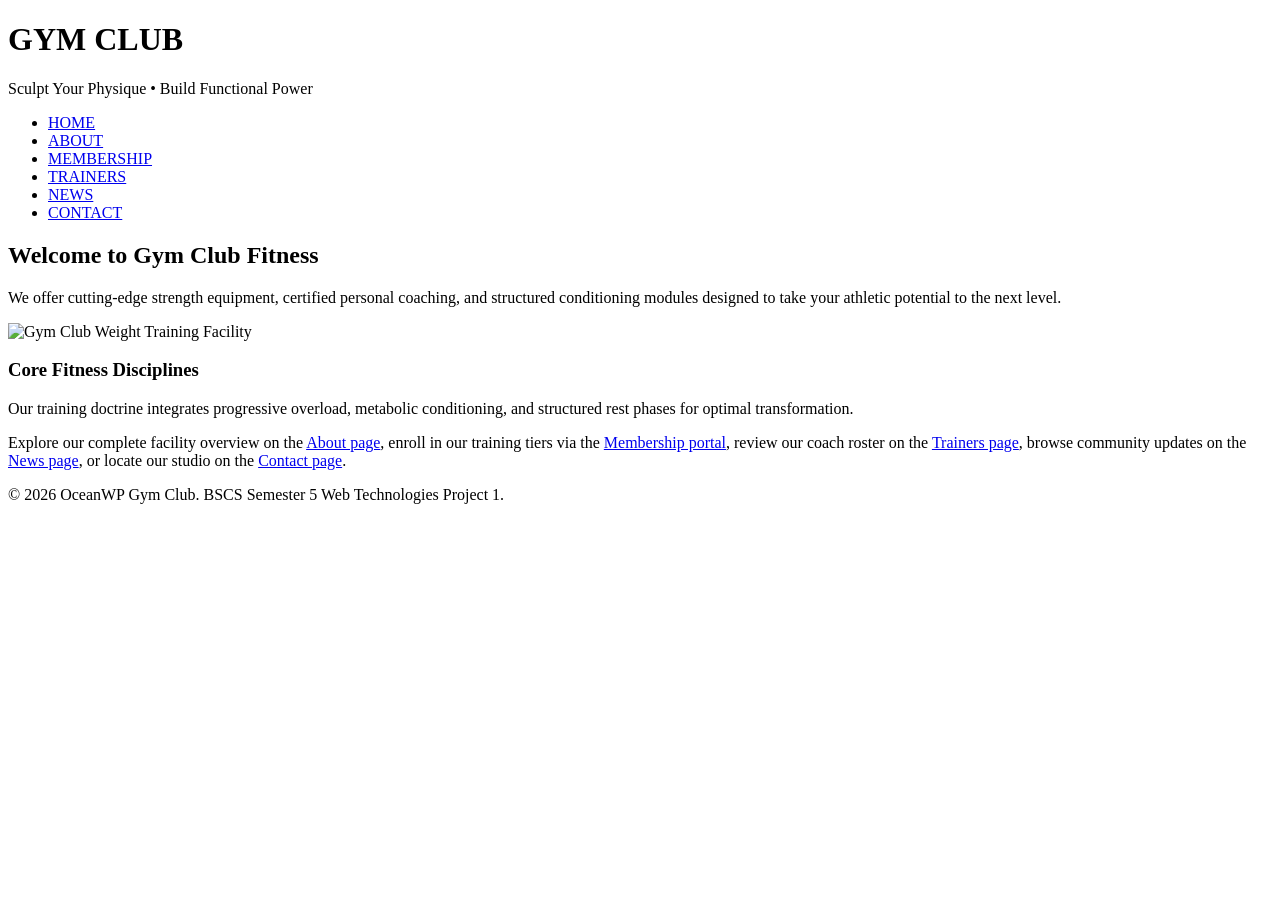
==== index.html @ 524f4238 "feat(home): add semantic structure and header navigation for index.html" ====
<!DOCTYPE html>
<html lang="en">
<head>
  <meta charset="UTF-8">
  <meta name="viewport" content="width=device-width, initial-scale=1.0">
  <title>OceanWP Gym Club | Home</title>
  <link rel="stylesheet" href="home.css">
</head>
<body>

  <header id="main-header">
    <div class="brand-bar">
      <h1 class="club-title">GYM CLUB</h1>
      <p class="club-motto">Sculpt Your Physique &bull; Build Functional Power</p>
    </div>
    <nav class="site-nav">
      <ul>
        <li><a href="index.html" class="active-nav">HOME</a></li>
        <li><a href="about.html">ABOUT</a></li>
        <li><a href="membership.html">MEMBERSHIP</a></li>
        <li><a href="trainers.html">TRAINERS</a></li>
        <li><a href="news.html">NEWS</a></li>
        <li><a href="contact.html">CONTACT</a></li>
      </ul>
    </nav>
  </header>

  <main id="content-wrapper">
    <section class="hero-showcase">
      <h2 class="hero-heading">Welcome to Gym Club Fitness</h2>
      <p class="hero-subtitle">
        We offer cutting-edge strength equipment, certified personal coaching, and structured conditioning modules designed to take your athletic potential to the next level.
      </p>
      <div class="hero-image-wrapper">
        <img src="https://images.unsplash.com/photo-1534438327276-14e5300c3a48?w=900&q=80" alt="Gym Club Weight Training Facility" class="banner-image">
      </div>
    </section>

    <section class="pillars-section">
      <h3 class="section-title">Core Fitness Disciplines</h3>
      <p class="highlight-text">
        Our training doctrine integrates <span class="accent-bold">progressive overload</span>, metabolic conditioning, and structured rest phases for optimal transformation.
      </p>
      <p class="body-description">
        Explore our complete facility overview on the <a href="about.html" class="inline-anchor">About page</a>, enroll in our training tiers via the <a href="membership.html" class="inline-anchor">Membership portal</a>, review our coach roster on the <a href="trainers.html" class="inline-anchor">Trainers page</a>, browse community updates on the <a href="news.html" class="inline-anchor">News page</a>, or locate our studio on the <a href="contact.html" class="inline-anchor">Contact page</a>.
      </p>
    </section>
  </main>

  <footer id="main-footer">
    <p>&copy; 2026 OceanWP Gym Club. BSCS Semester 5 Web Technologies Project 1.</p>
  </footer>

</body>
</html>
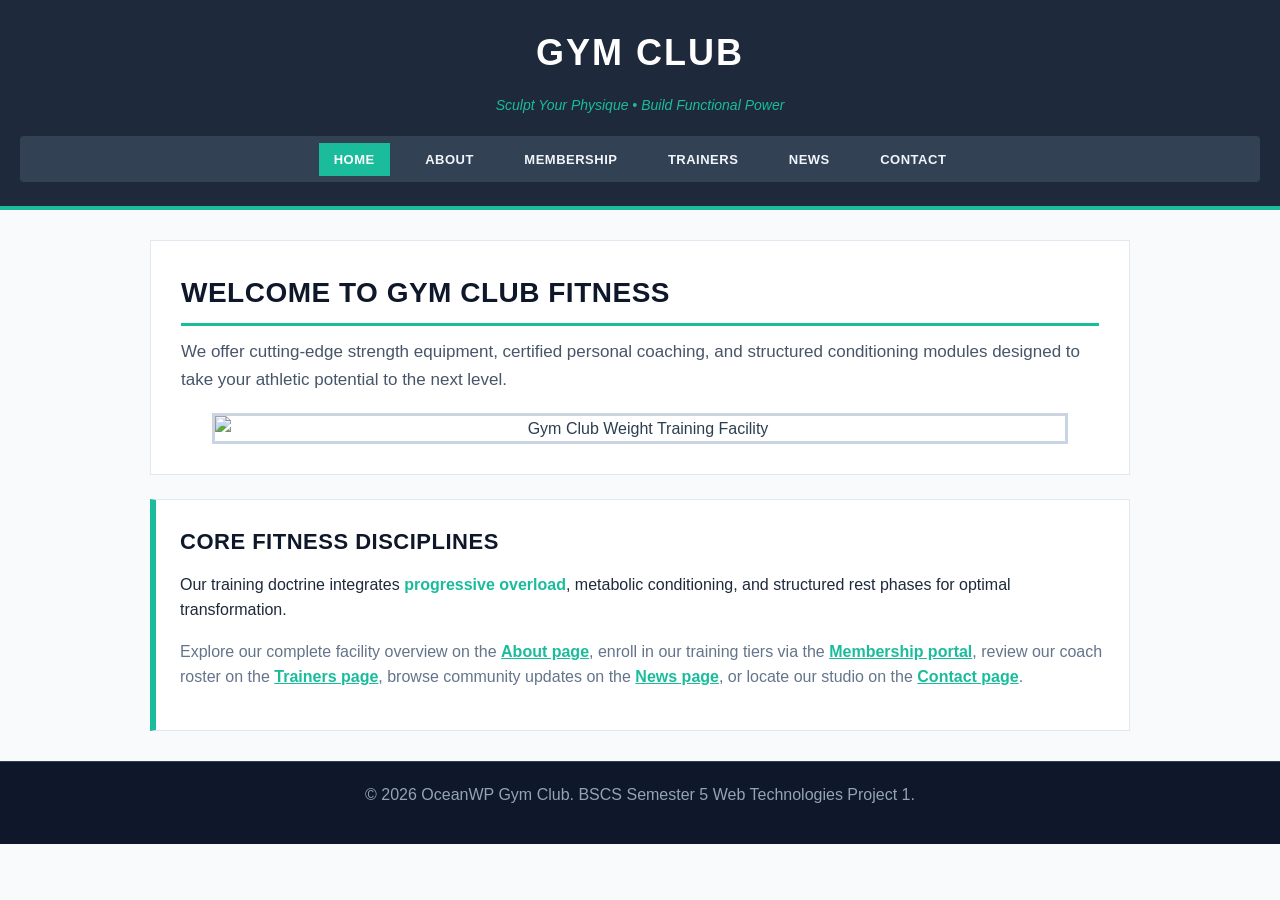
==== commit 8a3c18c2: "changed the css" ====
--- a/index.html
+++ b/index.html
@@ -1,11 +1,186 @@
 <!DOCTYPE html>
 <html lang="en">
+
 <head>
   <meta charset="UTF-8">
   <meta name="viewport" content="width=device-width, initial-scale=1.0">
   <title>OceanWP Gym Club | Home</title>
   <link rel="stylesheet" href="home.css">
+  <style>
+    /* Element Selectors & Global Typography */
+    body {
+      font-family: -apple-system, BlinkMacSystemFont, "Segoe UI", Roboto, "Helvetica Neue", Arial, sans-serif;
+      line-height: 1.6;
+      color: #2c3e50;
+      background-color: #f8fafc;
+      margin: 0;
+      padding: 0;
+    }
+
+    h1,
+    h2,
+    h3 {
+      font-family: Arial, Helvetica, sans-serif;
+      letter-spacing: 0.5px;
+      margin: 0 0 12px 0;
+    }
+
+    p {
+      margin: 0 0 16px 0;
+      font-size: 16px;
+    }
+
+    a {
+      text-decoration: none;
+      color: #1abc9c;
+    }
+
+    /* ID Selectors */
+    #main-header {
+      background-color: #1e293b;
+      color: #ffffff;
+      border-bottom: 4px solid #1abc9c;
+      padding: 24px 20px;
+      text-align: center;
+    }
+
+    #content-wrapper {
+      max-width: 980px;
+      margin: 30px auto;
+      padding: 0 20px;
+    }
+
+    #main-footer {
+      background-color: #0f172a;
+      color: #94a3b8;
+      text-align: center;
+      padding: 20px 0;
+      font-size: 14px;
+      border-top: 1px solid #334155;
+    }
+
+    /* Class Selectors */
+    .club-title {
+      font-size: 36px;
+      font-weight: 800;
+      letter-spacing: 2px;
+      color: #ffffff;
+    }
+
+    .club-motto {
+      font-style: italic;
+      font-size: 14px;
+      color: #1abc9c;
+      margin-top: 4px;
+    }
+
+    /* Home Navbar: Clean OceanWP Teal Accent */
+    .site-nav {
+      margin-top: 20px;
+      background-color: #334155;
+      padding: 10px 0;
+      border-radius: 4px;
+    }
+
+    .site-nav ul {
+      list-style-type: none;
+      margin: 0;
+      padding: 0;
+    }
+
+    .site-nav li {
+      display: inline-block;
+      margin: 0 8px;
+    }
+
+    .site-nav a {
+      color: #f1f5f9;
+      font-weight: 700;
+      font-size: 13px;
+      letter-spacing: 0.5px;
+      padding: 8px 14px;
+      border: 1px solid transparent;
+    }
+
+    .site-nav a:hover,
+    .site-nav a.active-nav {
+      border: 1px solid #1abc9c;
+      background-color: #1abc9c;
+      color: #ffffff;
+    }
+
+    /* Content Sections */
+    .hero-showcase {
+      background-color: #ffffff;
+      border: 1px solid #e2e8f0;
+      padding: 30px;
+      margin-bottom: 24px;
+    }
+
+    .hero-heading {
+      font-size: 28px;
+      color: #0f172a;
+      border-bottom: 3px solid #1abc9c;
+      padding-bottom: 8px;
+      text-transform: uppercase;
+    }
+
+    .hero-subtitle {
+      font-size: 17px;
+      color: #475569;
+    }
+
+    .hero-image-wrapper {
+      margin-top: 20px;
+      text-align: center;
+    }
+
+    .banner-image {
+      width: 100%;
+      max-width: 850px;
+      height: auto;
+      border: 3px solid #cbd5e1;
+      display: block;
+      margin: 0 auto;
+    }
+
+    .pillars-section {
+      background-color: #ffffff;
+      border-left: 6px solid #1abc9c;
+      padding: 24px;
+      border-top: 1px solid #e2e8f0;
+      border-right: 1px solid #e2e8f0;
+      border-bottom: 1px solid #e2e8f0;
+    }
+
+    .section-title {
+      font-size: 22px;
+      color: #0f172a;
+      text-transform: uppercase;
+    }
+
+    .highlight-text {
+      font-size: 16px;
+      color: #1e293b;
+    }
+
+    .accent-bold {
+      font-weight: bold;
+      color: #1abc9c;
+    }
+
+    .body-description {
+      color: #64748b;
+    }
+
+    .inline-anchor {
+      color: #1abc9c;
+      text-decoration: underline;
+      font-weight: 700;
+    }
+  </style>
 </head>
+
 <body>
 
   <header id="main-header">
@@ -29,20 +204,27 @@
     <section class="hero-showcase">
       <h2 class="hero-heading">Welcome to Gym Club Fitness</h2>
       <p class="hero-subtitle">
-        We offer cutting-edge strength equipment, certified personal coaching, and structured conditioning modules designed to take your athletic potential to the next level.
+        We offer cutting-edge strength equipment, certified personal coaching, and structured conditioning modules
+        designed to take your athletic potential to the next level.
       </p>
       <div class="hero-image-wrapper">
-        <img src="https://images.unsplash.com/photo-1534438327276-14e5300c3a48?w=900&q=80" alt="Gym Club Weight Training Facility" class="banner-image">
+        <img src="https://images.unsplash.com/photo-1534438327276-14e5300c3a48?w=900&q=80"
+          alt="Gym Club Weight Training Facility" class="banner-image">
       </div>
     </section>
 
     <section class="pillars-section">
       <h3 class="section-title">Core Fitness Disciplines</h3>
       <p class="highlight-text">
-        Our training doctrine integrates <span class="accent-bold">progressive overload</span>, metabolic conditioning, and structured rest phases for optimal transformation.
+        Our training doctrine integrates <span class="accent-bold">progressive overload</span>, metabolic conditioning,
+        and structured rest phases for optimal transformation.
       </p>
       <p class="body-description">
-        Explore our complete facility overview on the <a href="about.html" class="inline-anchor">About page</a>, enroll in our training tiers via the <a href="membership.html" class="inline-anchor">Membership portal</a>, review our coach roster on the <a href="trainers.html" class="inline-anchor">Trainers page</a>, browse community updates on the <a href="news.html" class="inline-anchor">News page</a>, or locate our studio on the <a href="contact.html" class="inline-anchor">Contact page</a>.
+        Explore our complete facility overview on the <a href="about.html" class="inline-anchor">About page</a>, enroll
+        in our training tiers via the <a href="membership.html" class="inline-anchor">Membership portal</a>, review our
+        coach roster on the <a href="trainers.html" class="inline-anchor">Trainers page</a>, browse community updates on
+        the <a href="news.html" class="inline-anchor">News page</a>, or locate our studio on the <a href="contact.html"
+          class="inline-anchor">Contact page</a>.
       </p>
     </section>
   </main>
@@ -52,4 +234,5 @@
   </footer>
 
 </body>
+
 </html>
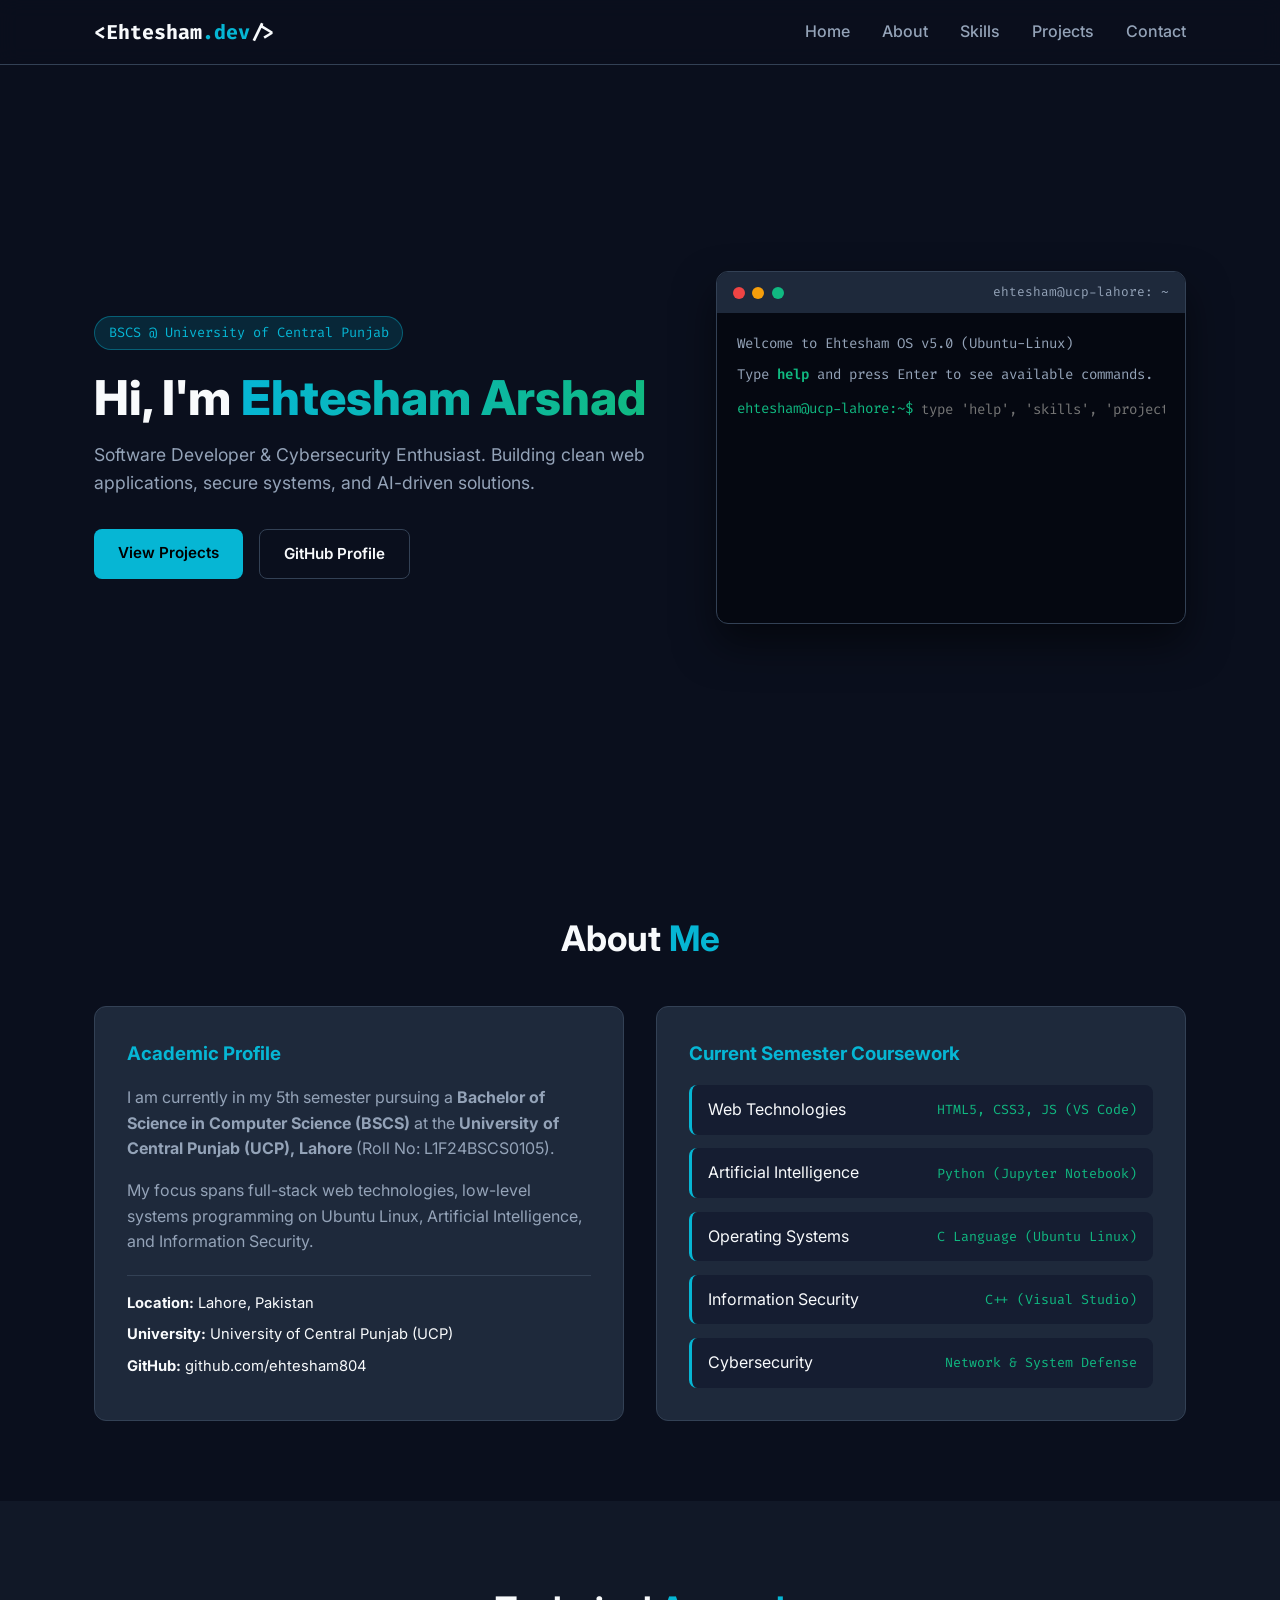
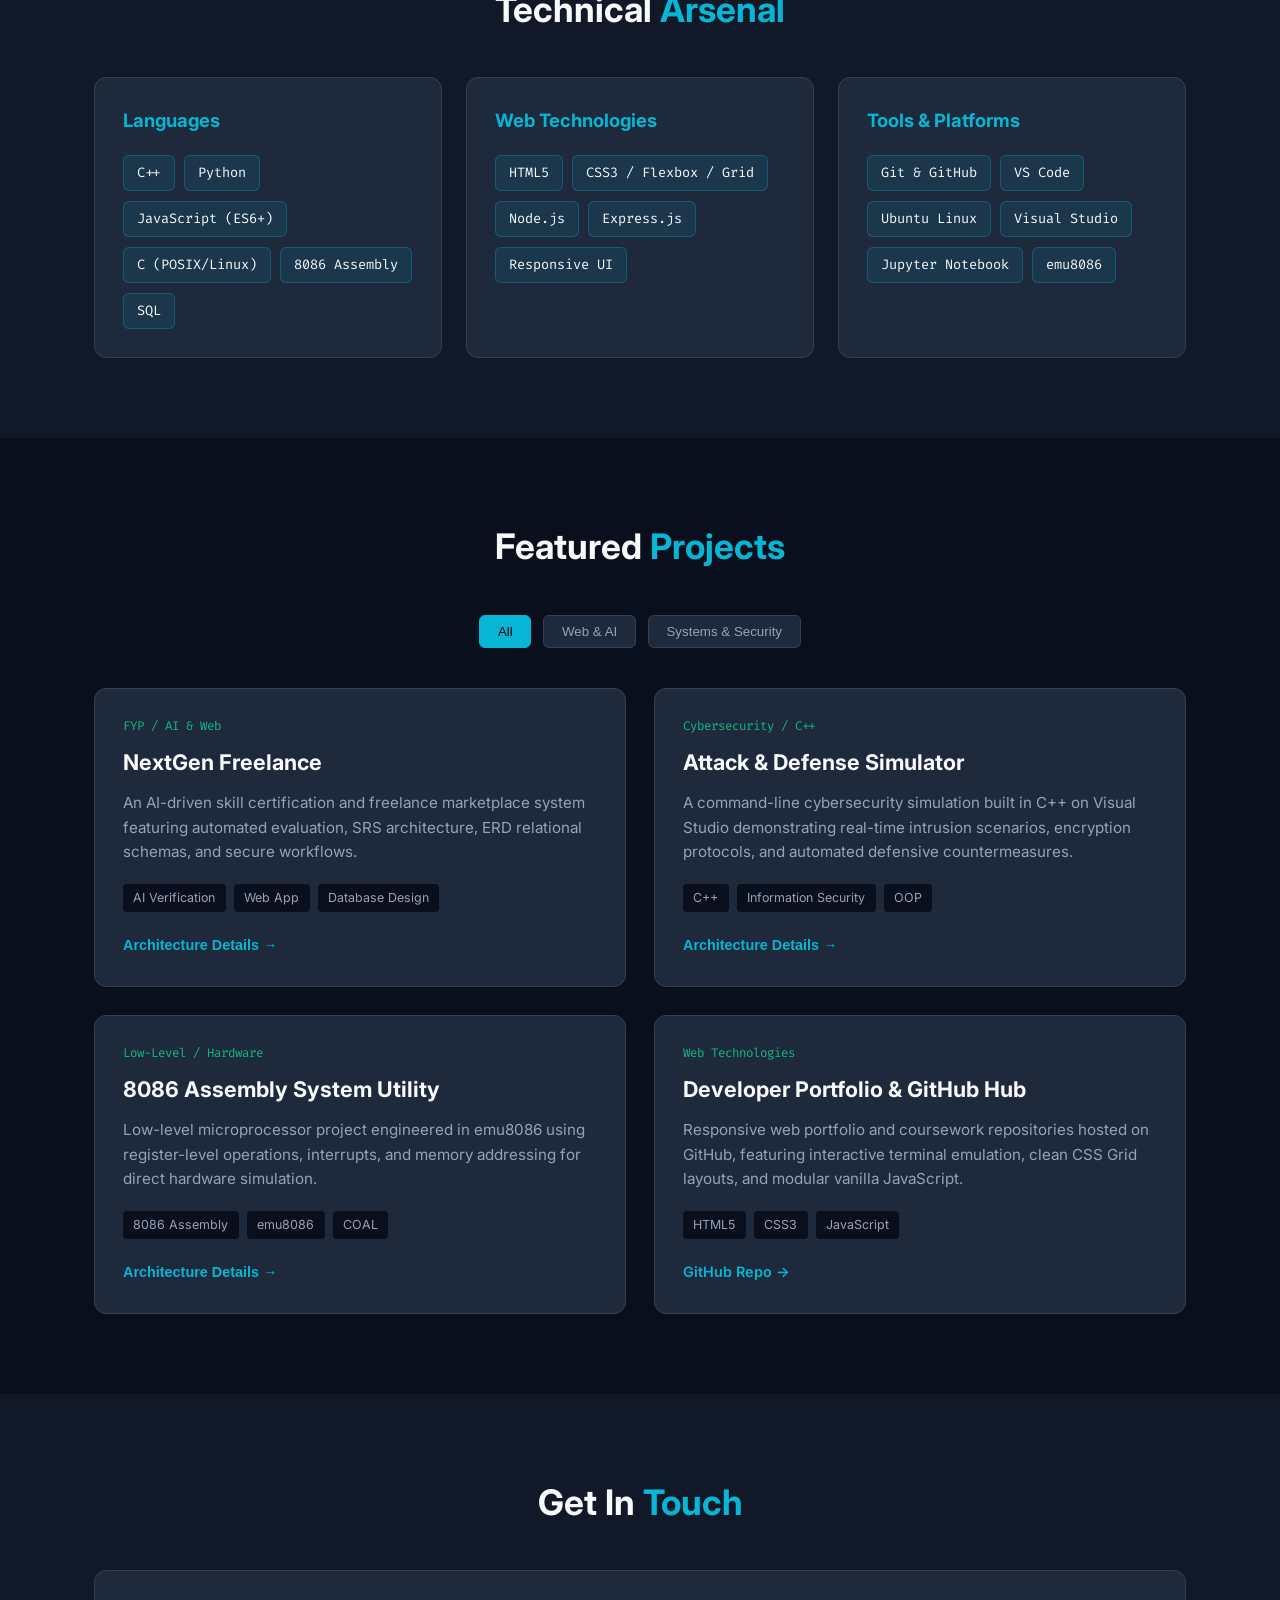
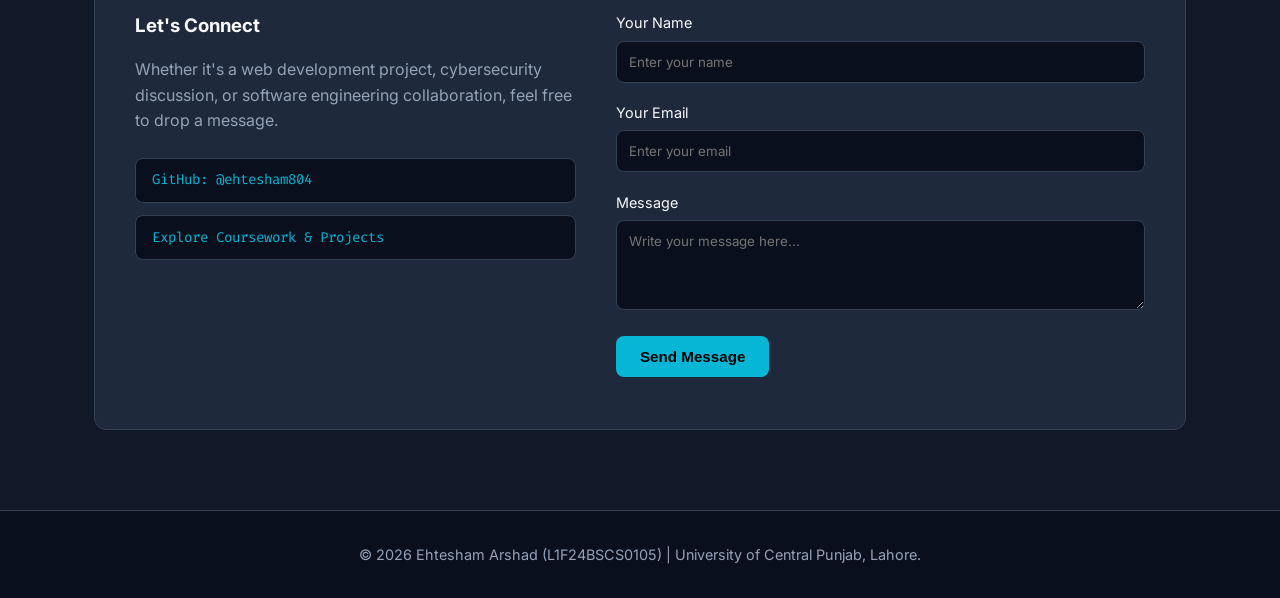
==== commit 0a67cc57: "Initial commit: Ehtesham portfolio website" ====
--- a/index.html
+++ b/index.html
@@ -1,238 +1,264 @@
 <!DOCTYPE html>
 <html lang="en">
-
 <head>
-  <meta charset="UTF-8">
-  <meta name="viewport" content="width=device-width, initial-scale=1.0">
-  <title>OceanWP Gym Club | Home</title>
-  <link rel="stylesheet" href="home.css">
-  <style>
-    /* Element Selectors & Global Typography */
-    body {
-      font-family: -apple-system, BlinkMacSystemFont, "Segoe UI", Roboto, "Helvetica Neue", Arial, sans-serif;
-      line-height: 1.6;
-      color: #2c3e50;
-      background-color: #f8fafc;
-      margin: 0;
-      padding: 0;
-    }
-
-    h1,
-    h2,
-    h3 {
-      font-family: Arial, Helvetica, sans-serif;
-      letter-spacing: 0.5px;
-      margin: 0 0 12px 0;
-    }
-
-    p {
-      margin: 0 0 16px 0;
-      font-size: 16px;
-    }
-
-    a {
-      text-decoration: none;
-      color: #1abc9c;
-    }
-
-    /* ID Selectors */
-    #main-header {
-      background-color: #1e293b;
-      color: #ffffff;
-      border-bottom: 4px solid #1abc9c;
-      padding: 24px 20px;
-      text-align: center;
-    }
-
-    #content-wrapper {
-      max-width: 980px;
-      margin: 30px auto;
-      padding: 0 20px;
-    }
-
-    #main-footer {
-      background-color: #0f172a;
-      color: #94a3b8;
-      text-align: center;
-      padding: 20px 0;
-      font-size: 14px;
-      border-top: 1px solid #334155;
-    }
-
-    /* Class Selectors */
-    .club-title {
-      font-size: 36px;
-      font-weight: 800;
-      letter-spacing: 2px;
-      color: #ffffff;
-    }
-
-    .club-motto {
-      font-style: italic;
-      font-size: 14px;
-      color: #1abc9c;
-      margin-top: 4px;
-    }
-
-    /* Home Navbar: Clean OceanWP Teal Accent */
-    .site-nav {
-      margin-top: 20px;
-      background-color: #334155;
-      padding: 10px 0;
-      border-radius: 4px;
-    }
-
-    .site-nav ul {
-      list-style-type: none;
-      margin: 0;
-      padding: 0;
-    }
-
-    .site-nav li {
-      display: inline-block;
-      margin: 0 8px;
-    }
-
-    .site-nav a {
-      color: #f1f5f9;
-      font-weight: 700;
-      font-size: 13px;
-      letter-spacing: 0.5px;
-      padding: 8px 14px;
-      border: 1px solid transparent;
-    }
-
-    .site-nav a:hover,
-    .site-nav a.active-nav {
-      border: 1px solid #1abc9c;
-      background-color: #1abc9c;
-      color: #ffffff;
-    }
-
-    /* Content Sections */
-    .hero-showcase {
-      background-color: #ffffff;
-      border: 1px solid #e2e8f0;
-      padding: 30px;
-      margin-bottom: 24px;
-    }
-
-    .hero-heading {
-      font-size: 28px;
-      color: #0f172a;
-      border-bottom: 3px solid #1abc9c;
-      padding-bottom: 8px;
-      text-transform: uppercase;
-    }
-
-    .hero-subtitle {
-      font-size: 17px;
-      color: #475569;
-    }
-
-    .hero-image-wrapper {
-      margin-top: 20px;
-      text-align: center;
-    }
-
-    .banner-image {
-      width: 100%;
-      max-width: 850px;
-      height: auto;
-      border: 3px solid #cbd5e1;
-      display: block;
-      margin: 0 auto;
-    }
-
-    .pillars-section {
-      background-color: #ffffff;
-      border-left: 6px solid #1abc9c;
-      padding: 24px;
-      border-top: 1px solid #e2e8f0;
-      border-right: 1px solid #e2e8f0;
-      border-bottom: 1px solid #e2e8f0;
-    }
-
-    .section-title {
-      font-size: 22px;
-      color: #0f172a;
-      text-transform: uppercase;
-    }
-
-    .highlight-text {
-      font-size: 16px;
-      color: #1e293b;
-    }
-
-    .accent-bold {
-      font-weight: bold;
-      color: #1abc9c;
-    }
-
-    .body-description {
-      color: #64748b;
-    }
-
-    .inline-anchor {
-      color: #1abc9c;
-      text-decoration: underline;
-      font-weight: 700;
-    }
-  </style>
+    <meta charset="UTF-8">
+    <meta name="viewport" content="width=device-width, initial-scale=1.0">
+    <title>Ehtesham Arshad | CS Student & Developer Portfolio</title>
+    <link rel="stylesheet" href="style.css">
+    <link rel="preconnect" href="https://fonts.googleapis.com">
+    <link rel="preconnect" href="https://fonts.gstatic.com" crossorigin>
+    <link href="https://fonts.googleapis.com/css2?family=Fira+Code:wght@400;500;600&family=Inter:wght@300;400;600;700;800&display=swap" rel="stylesheet">
 </head>
-
 <body>
-
-  <header id="main-header">
-    <div class="brand-bar">
-      <h1 class="club-title">GYM CLUB</h1>
-      <p class="club-motto">Sculpt Your Physique &bull; Build Functional Power</p>
+    <!-- Navigation -->
+    <header class="navbar">
+        <div class="container nav-container">
+            <a href="#home" class="logo">&lt;Ehtesham<span>.dev</span>/&gt;</a>
+            <nav>
+                <ul class="nav-links" id="navLinks">
+                    <li><a href="#home">Home</a></li>
+                    <li><a href="#about">About</a></li>
+                    <li><a href="#skills">Skills</a></li>
+                    <li><a href="#projects">Projects</a></li>
+                    <li><a href="#contact">Contact</a></li>
+                </ul>
+            </nav>
+            <button class="menu-toggle" id="menuToggle" aria-label="Toggle Menu">&#9776;</button>
+        </div>
+    </header>
+
+    <!-- Hero Section -->
+    <section id="home" class="hero">
+        <div class="container hero-grid">
+            <div class="hero-text">
+                <div class="badge">BSCS @ University of Central Punjab</div>
+                <h1>Hi, I'm <span class="gradient-text">Ehtesham Arshad</span></h1>
+                <p class="subtitle">Software Developer & Cybersecurity Enthusiast. Building clean web applications, secure systems, and AI-driven solutions.</p>
+                <div class="hero-btns">
+                    <a href="#projects" class="btn btn-primary">View Projects</a>
+                    <a href="https://github.com/ehtesham804" target="_blank" class="btn btn-outline">GitHub Profile</a>
+                </div>
+            </div>
+
+            <!-- Interactive Ubuntu Terminal -->
+            <div class="terminal-window">
+                <div class="terminal-header">
+                    <div class="terminal-buttons">
+                        <span class="dot red"></span>
+                        <span class="dot yellow"></span>
+                        <span class="dot green"></span>
+                    </div>
+                    <div class="terminal-title">ehtesham@ucp-lahore: ~</div>
+                </div>
+                <div class="terminal-body" id="terminalBody">
+                    <div class="terminal-output" id="terminalOutput">
+                        <p class="sys-msg">Welcome to Ehtesham OS v5.0 (Ubuntu-Linux)</p>
+                        <p class="sys-msg">Type <span class="cmd-highlight">help</span> and press Enter to see available commands.</p>
+                    </div>
+                    <div class="terminal-input-line">
+                        <span class="prompt">ehtesham@ucp-lahore:~$</span>
+                        <input type="text" id="terminalInput" placeholder="type 'help', 'skills', 'projects'..." autocomplete="off" autofocus>
+                    </div>
+                </div>
+            </div>
+        </div>
+    </section>
+
+    <!-- About & Academic Section -->
+    <section id="about" class="section">
+        <div class="container">
+            <h2 class="section-title">About <span>Me</span></h2>
+            <div class="about-grid">
+                <div class="about-card">
+                    <h3>Academic Profile</h3>
+                    <p>I am currently in my 5th semester pursuing a <strong>Bachelor of Science in Computer Science (BSCS)</strong> at the <strong>University of Central Punjab (UCP), Lahore</strong> (Roll No: L1F24BSCS0105).</p>
+                    <p>My focus spans full-stack web technologies, low-level systems programming on Ubuntu Linux, Artificial Intelligence, and Information Security.</p>
+                    <div class="info-list">
+                        <div><strong>Location:</strong> Lahore, Pakistan</div>
+                        <div><strong>University:</strong> University of Central Punjab (UCP)</div>
+                        <div><strong>GitHub:</strong> github.com/ehtesham804</div>
+                    </div>
+                </div>
+                <div class="about-card">
+                    <h3>Current Semester Coursework</h3>
+                    <ul class="course-list">
+                        <li><span>Web Technologies</span> <small>HTML5, CSS3, JS (VS Code)</small></li>
+                        <li><span>Artificial Intelligence</span> <small>Python (Jupyter Notebook)</small></li>
+                        <li><span>Operating Systems</span> <small>C Language (Ubuntu Linux)</small></li>
+                        <li><span>Information Security</span> <small>C++ (Visual Studio)</small></li>
+                        <li><span>Cybersecurity</span> <small>Network & System Defense</small></li>
+                    </ul>
+                </div>
+            </div>
+        </div>
+    </section>
+
+    <!-- Skills Section -->
+    <section id="skills" class="section bg-alt">
+        <div class="container">
+            <h2 class="section-title">Technical <span>Arsenal</span></h2>
+            <div class="skills-grid">
+                <div class="skill-category">
+                    <h3>Languages</h3>
+                    <div class="skill-tags">
+                        <span class="tag">C++</span>
+                        <span class="tag">Python</span>
+                        <span class="tag">JavaScript (ES6+)</span>
+                        <span class="tag">C (POSIX/Linux)</span>
+                        <span class="tag">8086 Assembly</span>
+                        <span class="tag">SQL</span>
+                    </div>
+                </div>
+                <div class="skill-category">
+                    <h3>Web Technologies</h3>
+                    <div class="skill-tags">
+                        <span class="tag">HTML5</span>
+                        <span class="tag">CSS3 / Flexbox / Grid</span>
+                        <span class="tag">Node.js</span>
+                        <span class="tag">Express.js</span>
+                        <span class="tag">Responsive UI</span>
+                    </div>
+                </div>
+                <div class="skill-category">
+                    <h3>Tools & Platforms</h3>
+                    <div class="skill-tags">
+                        <span class="tag">Git & GitHub</span>
+                        <span class="tag">VS Code</span>
+                        <span class="tag">Ubuntu Linux</span>
+                        <span class="tag">Visual Studio</span>
+                        <span class="tag">Jupyter Notebook</span>
+                        <span class="tag">emu8086</span>
+                    </div>
+                </div>
+            </div>
+        </div>
+    </section>
+
+    <!-- Projects Section -->
+    <section id="projects" class="section">
+        <div class="container">
+            <div class="projects-header">
+                <h2 class="section-title">Featured <span>Projects</span></h2>
+                <div class="filter-btns">
+                    <button class="filter-btn active" data-filter="all">All</button>
+                    <button class="filter-btn" data-filter="web">Web & AI</button>
+                    <button class="filter-btn" data-filter="systems">Systems & Security</button>
+                </div>
+            </div>
+
+            <div class="projects-grid" id="projectsGrid">
+                <!-- Project 1 -->
+                <div class="project-card" data-category="web">
+                    <div class="project-tag">FYP / AI & Web</div>
+                    <h3>NextGen Freelance</h3>
+                    <p>An AI-driven skill certification and freelance marketplace system featuring automated evaluation, SRS architecture, ERD relational schemas, and secure workflows.</p>
+                    <div class="project-tech">
+                        <span>AI Verification</span>
+                        <span>Web App</span>
+                        <span>Database Design</span>
+                    </div>
+                    <div class="project-links">
+                        <button class="btn-text" onclick="openModal('NextGen Freelance', 'Collaboratively engineered as a comprehensive Final Year Project. Features full SRS documentation, UML/DFD modeling, relational database architecture, and AI-assisted freelancer verification.')">Architecture Details &rarr;</button>
+                    </div>
+                </div>
+
+                <!-- Project 2 -->
+                <div class="project-card" data-category="systems">
+                    <div class="project-tag">Cybersecurity / C++</div>
+                    <h3>Attack & Defense Simulator</h3>
+                    <p>A command-line cybersecurity simulation built in C++ on Visual Studio demonstrating real-time intrusion scenarios, encryption protocols, and automated defensive countermeasures.</p>
+                    <div class="project-tech">
+                        <span>C++</span>
+                        <span>Information Security</span>
+                        <span>OOP</span>
+                    </div>
+                    <div class="project-links">
+                        <button class="btn-text" onclick="openModal('Cybersecurity Attack & Defense Simulator', 'Developed in C++ using Object-Oriented Programming principles. Simulates brute-force attempts, packet filtering, and cryptographic defense layers for Information Security coursework.')">Architecture Details &rarr;</button>
+                    </div>
+                </div>
+
+                <!-- Project 3 -->
+                <div class="project-card" data-category="systems">
+                    <div class="project-tag">Low-Level / Hardware</div>
+                    <h3>8086 Assembly System Utility</h3>
+                    <p>Low-level microprocessor project engineered in emu8086 using register-level operations, interrupts, and memory addressing for direct hardware simulation.</p>
+                    <div class="project-tech">
+                        <span>8086 Assembly</span>
+                        <span>emu8086</span>
+                        <span>COAL</span>
+                    </div>
+                    <div class="project-links">
+                        <button class="btn-text" onclick="openModal('8086 Assembly Project', 'Built for Computer Organization and Assembly Language (COAL). Utilizes INT 21h/10h interrupts, custom memory routines, and low-level arithmetic logic.')">Architecture Details &rarr;</button>
+                    </div>
+                </div>
+
+                <!-- Project 4 -->
+                <div class="project-card" data-category="web">
+                    <div class="project-tag">Web Technologies</div>
+                    <h3>Developer Portfolio & GitHub Hub</h3>
+                    <p>Responsive web portfolio and coursework repositories hosted on GitHub, featuring interactive terminal emulation, clean CSS Grid layouts, and modular vanilla JavaScript.</p>
+                    <div class="project-tech">
+                        <span>HTML5</span>
+                        <span>CSS3</span>
+                        <span>JavaScript</span>
+                    </div>
+                    <div class="project-links">
+                        <a href="https://github.com/ehtesham804" target="_blank" class="btn-text">GitHub Repo &rarr;</a>
+                    </div>
+                </div>
+            </div>
+        </div>
+    </section>
+
+    <!-- Contact Section -->
+    <section id="contact" class="section bg-alt">
+        <div class="container">
+            <h2 class="section-title">Get In <span>Touch</span></h2>
+            <div class="contact-wrapper">
+                <div class="contact-info">
+                    <h3>Let's Connect</h3>
+                    <p>Whether it's a web development project, cybersecurity discussion, or software engineering collaboration, feel free to drop a message.</p>
+                    <div class="social-links">
+                        <a href="https://github.com/ehtesham804" target="_blank" class="social-pill">GitHub: @ehtesham804</a>
+                        <a href="#projects" class="social-pill">Explore Coursework &amp; Projects</a>
+                    </div>
+                </div>
+                <form class="contact-form" id="contactForm">
+                    <div class="form-group">
+                        <label for="name">Your Name</label>
+                        <input type="text" id="name" required placeholder="Enter your name">
+                    </div>
+                    <div class="form-group">
+                        <label for="email">Your Email</label>
+                        <input type="email" id="email" required placeholder="Enter your email">
+                    </div>
+                    <div class="form-group">
+                        <label for="message">Message</label>
+                        <textarea id="message" rows="4" required placeholder="Write your message here..."></textarea>
+                    </div>
+                    <button type="submit" class="btn btn-primary">Send Message</button>
+                    <p class="form-status" id="formStatus"></p>
+                </form>
+            </div>
+        </div>
+    </section>
+
+    <!-- Project Details Modal -->
+    <div class="modal-overlay" id="projectModal">
+        <div class="modal-box">
+            <h3 id="modalTitle">Project Title</h3>
+            <p id="modalDesc">Project description goes here.</p>
+            <button class="btn btn-primary" onclick="closeModal()">Close</button>
+        </div>
     </div>
-    <nav class="site-nav">
-      <ul>
-        <li><a href="index.html" class="active-nav">HOME</a></li>
-        <li><a href="about.html">ABOUT</a></li>
-        <li><a href="membership.html">MEMBERSHIP</a></li>
-        <li><a href="trainers.html">TRAINERS</a></li>
-        <li><a href="news.html">NEWS</a></li>
-        <li><a href="contact.html">CONTACT</a></li>
-      </ul>
-    </nav>
-  </header>
-
-  <main id="content-wrapper">
-    <section class="hero-showcase">
-      <h2 class="hero-heading">Welcome to Gym Club Fitness</h2>
-      <p class="hero-subtitle">
-        We offer cutting-edge strength equipment, certified personal coaching, and structured conditioning modules
-        designed to take your athletic potential to the next level.
-      </p>
-      <div class="hero-image-wrapper">
-        <img src="https://images.unsplash.com/photo-1534438327276-14e5300c3a48?w=900&q=80"
-          alt="Gym Club Weight Training Facility" class="banner-image">
-      </div>
-    </section>
-
-    <section class="pillars-section">
-      <h3 class="section-title">Core Fitness Disciplines</h3>
-      <p class="highlight-text">
-        Our training doctrine integrates <span class="accent-bold">progressive overload</span>, metabolic conditioning,
-        and structured rest phases for optimal transformation.
-      </p>
-      <p class="body-description">
-        Explore our complete facility overview on the <a href="about.html" class="inline-anchor">About page</a>, enroll
-        in our training tiers via the <a href="membership.html" class="inline-anchor">Membership portal</a>, review our
-        coach roster on the <a href="trainers.html" class="inline-anchor">Trainers page</a>, browse community updates on
-        the <a href="news.html" class="inline-anchor">News page</a>, or locate our studio on the <a href="contact.html"
-          class="inline-anchor">Contact page</a>.
-      </p>
-    </section>
-  </main>
-
-  <footer id="main-footer">
-    <p>&copy; 2026 OceanWP Gym Club. BSCS Semester 5 Web Technologies Project 1.</p>
-  </footer>
-
+
+    <!-- Footer -->
+    <footer class="footer">
+        <div class="container footer-content">
+            <p>&copy; 2026 Ehtesham Arshad (L1F24BSCS0105) | University of Central Punjab, Lahore.</p>
+        </div>
+    </footer>
+
+    <script src="script.js"></script>
 </body>
-
-</html>+</html>
--- a/style.css
+++ b/style.css
@@ -0,0 +1,579 @@
+/* ==========================================================================
+   Ehtesham Arshad - Portfolio Stylesheet (style.css)
+   Theme: Dark Cybersecurity & Modern Web Tech
+   ========================================================================== */
+
+:root {
+    --bg-main: #0a0f1d;
+    --bg-alt: #111827;
+    --bg-card: #1e293b;
+    --text-primary: #f8fafc;
+    --text-secondary: #94a3b8;
+    --accent-cyan: #06b6d4;
+    --accent-green: #10b981;
+    --border-color: #334155;
+    --font-sans: 'Inter', -apple-system, BlinkMacSystemFont, sans-serif;
+    --font-mono: 'Fira Code', monospace;
+}
+
+* {
+    margin: 0;
+    padding: 0;
+    box-sizing: border-box;
+    scroll-behavior: smooth;
+}
+
+body {
+    background-color: var(--bg-main);
+    color: var(--text-primary);
+    font-family: var(--font-sans);
+    line-height: 1.6;
+}
+
+.container {
+    max-width: 1140px;
+    margin: 0 auto;
+    padding: 0 1.5rem;
+}
+
+/* Navbar */
+.navbar {
+    position: sticky;
+    top: 0;
+    z-index: 100;
+    background: rgba(10, 15, 29, 0.9);
+    backdrop-filter: blur(10px);
+    border-bottom: 1px solid var(--border-color);
+    padding: 1rem 0;
+}
+
+.nav-container {
+    display: flex;
+    justify-content: space-between;
+    align-items: center;
+}
+
+.logo {
+    font-family: var(--font-mono);
+    font-size: 1.25rem;
+    font-weight: 700;
+    color: var(--text-primary);
+    text-decoration: none;
+}
+
+.logo span {
+    color: var(--accent-cyan);
+}
+
+.nav-links {
+    display: flex;
+    list-style: none;
+    gap: 2rem;
+}
+
+.nav-links a {
+    color: var(--text-secondary);
+    text-decoration: none;
+    font-weight: 500;
+    transition: color 0.2s;
+}
+
+.nav-links a:hover {
+    color: var(--accent-cyan);
+}
+
+.menu-toggle {
+    display: none;
+    background: none;
+    border: none;
+    color: var(--text-primary);
+    font-size: 1.5rem;
+    cursor: pointer;
+}
+
+/* Hero Section */
+.hero {
+    padding: 5rem 0;
+    min-height: 85vh;
+    display: flex;
+    align-items: center;
+}
+
+.hero-grid {
+    display: grid;
+    grid-template-columns: 1.1fr 0.9fr;
+    gap: 3rem;
+    align-items: center;
+}
+
+.badge {
+    display: inline-block;
+    background: rgba(6, 182, 212, 0.15);
+    color: var(--accent-cyan);
+    border: 1px solid rgba(6, 182, 212, 0.4);
+    padding: 0.35rem 0.85rem;
+    border-radius: 999px;
+    font-size: 0.85rem;
+    font-family: var(--font-mono);
+    margin-bottom: 1.2rem;
+}
+
+.hero-text h1 {
+    font-size: 3rem;
+    line-height: 1.15;
+    margin-bottom: 1rem;
+    font-weight: 800;
+}
+
+.gradient-text {
+    background: linear-gradient(90deg, var(--accent-cyan), var(--accent-green));
+    -webkit-background-clip: text;
+    -webkit-text-fill-color: transparent;
+}
+
+.subtitle {
+    color: var(--text-secondary);
+    font-size: 1.1rem;
+    margin-bottom: 2rem;
+}
+
+.hero-btns {
+    display: flex;
+    gap: 1rem;
+}
+
+.btn {
+    padding: 0.75rem 1.5rem;
+    border-radius: 8px;
+    font-weight: 600;
+    text-decoration: none;
+    cursor: pointer;
+    transition: all 0.2s ease;
+    border: none;
+    font-size: 0.95rem;
+}
+
+.btn-primary {
+    background: var(--accent-cyan);
+    color: #000;
+}
+
+.btn-primary:hover {
+    background: #22d3ee;
+    transform: translateY(-2px);
+}
+
+.btn-outline {
+    border: 1px solid var(--border-color);
+    color: var(--text-primary);
+    background: transparent;
+}
+
+.btn-outline:hover {
+    border-color: var(--accent-cyan);
+    color: var(--accent-cyan);
+}
+
+/* Terminal Window */
+.terminal-window {
+    background: #050811;
+    border: 1px solid var(--border-color);
+    border-radius: 12px;
+    overflow: hidden;
+    box-shadow: 0 20px 40px rgba(0, 0, 0, 0.5);
+    font-family: var(--font-mono);
+}
+
+.terminal-header {
+    background: #1e293b;
+    padding: 0.65rem 1rem;
+    display: flex;
+    align-items: center;
+    justify-content: space-between;
+}
+
+.terminal-buttons {
+    display: flex;
+    gap: 0.45rem;
+}
+
+.dot {
+    width: 12px;
+    height: 12px;
+    border-radius: 50%;
+}
+
+.dot.red { background: #ef4444; }
+.dot.yellow { background: #f59e0b; }
+.dot.green { background: #10b981; }
+
+.terminal-title {
+    font-size: 0.8rem;
+    color: var(--text-secondary);
+}
+
+.terminal-body {
+    padding: 1.25rem;
+    height: 310px;
+    overflow-y: auto;
+    font-size: 0.88rem;
+}
+
+.terminal-output p {
+    margin-bottom: 0.5rem;
+}
+
+.sys-msg {
+    color: var(--text-secondary);
+}
+
+.cmd-highlight {
+    color: var(--accent-green);
+    font-weight: 600;
+}
+
+.terminal-input-line {
+    display: flex;
+    align-items: center;
+    gap: 0.5rem;
+    margin-top: 0.75rem;
+}
+
+.prompt {
+    color: var(--accent-green);
+    white-space: nowrap;
+}
+
+#terminalInput {
+    background: transparent;
+    border: none;
+    color: var(--text-primary);
+    font-family: var(--font-mono);
+    font-size: 0.88rem;
+    width: 100%;
+    outline: none;
+}
+
+/* Sections */
+.section {
+    padding: 5rem 0;
+}
+
+.bg-alt {
+    background-color: var(--bg-alt);
+}
+
+.section-title {
+    font-size: 2.2rem;
+    margin-bottom: 2.5rem;
+    text-align: center;
+}
+
+.section-title span {
+    color: var(--accent-cyan);
+}
+
+/* About Grid */
+.about-grid {
+    display: grid;
+    grid-template-columns: 1fr 1fr;
+    gap: 2rem;
+}
+
+.about-card {
+    background: var(--bg-card);
+    border: 1px solid var(--border-color);
+    padding: 2rem;
+    border-radius: 12px;
+}
+
+.about-card h3 {
+    color: var(--accent-cyan);
+    margin-bottom: 1rem;
+}
+
+.about-card p {
+    color: var(--text-secondary);
+    margin-bottom: 1rem;
+}
+
+.info-list {
+    margin-top: 1.25rem;
+    padding-top: 1rem;
+    border-top: 1px solid var(--border-color);
+    display: grid;
+    gap: 0.5rem;
+    font-size: 0.92rem;
+}
+
+.course-list {
+    list-style: none;
+    display: grid;
+    gap: 0.85rem;
+}
+
+.course-list li {
+    display: flex;
+    justify-content: space-between;
+    align-items: center;
+    background: rgba(15, 23, 42, 0.6);
+    padding: 0.75rem 1rem;
+    border-radius: 8px;
+    border-left: 3px solid var(--accent-cyan);
+}
+
+.course-list small {
+    color: var(--accent-green);
+    font-family: var(--font-mono);
+}
+
+/* Skills */
+.skills-grid {
+    display: grid;
+    grid-template-columns: repeat(3, 1fr);
+    gap: 1.5rem;
+}
+
+.skill-category {
+    background: var(--bg-card);
+    border: 1px solid var(--border-color);
+    padding: 1.75rem;
+    border-radius: 12px;
+}
+
+.skill-category h3 {
+    margin-bottom: 1.2rem;
+    font-size: 1.15rem;
+    color: var(--accent-cyan);
+}
+
+.skill-tags {
+    display: flex;
+    flex-wrap: wrap;
+    gap: 0.6rem;
+}
+
+.tag {
+    background: rgba(6, 182, 212, 0.1);
+    border: 1px solid rgba(6, 182, 212, 0.3);
+    color: var(--text-primary);
+    padding: 0.4rem 0.8rem;
+    border-radius: 6px;
+    font-size: 0.85rem;
+    font-family: var(--font-mono);
+}
+
+/* Projects */
+.projects-header {
+    display: flex;
+    flex-direction: column;
+    align-items: center;
+    margin-bottom: 2.5rem;
+}
+
+.filter-btns {
+    display: flex;
+    gap: 0.75rem;
+}
+
+.filter-btn {
+    background: var(--bg-card);
+    border: 1px solid var(--border-color);
+    color: var(--text-secondary);
+    padding: 0.5rem 1.1rem;
+    border-radius: 6px;
+    cursor: pointer;
+    font-weight: 500;
+}
+
+.filter-btn.active, .filter-btn:hover {
+    background: var(--accent-cyan);
+    color: #000;
+    border-color: var(--accent-cyan);
+}
+
+.projects-grid {
+    display: grid;
+    grid-template-columns: repeat(2, 1fr);
+    gap: 1.75rem;
+}
+
+.project-card {
+    background: var(--bg-card);
+    border: 1px solid var(--border-color);
+    border-radius: 12px;
+    padding: 1.75rem;
+    transition: transform 0.2s, border-color 0.2s;
+}
+
+.project-card:hover {
+    transform: translateY(-4px);
+    border-color: var(--accent-cyan);
+}
+
+.project-tag {
+    font-family: var(--font-mono);
+    font-size: 0.78rem;
+    color: var(--accent-green);
+    margin-bottom: 0.5rem;
+}
+
+.project-card h3 {
+    font-size: 1.35rem;
+    margin-bottom: 0.75rem;
+}
+
+.project-card p {
+    color: var(--text-secondary);
+    font-size: 0.95rem;
+    margin-bottom: 1.25rem;
+}
+
+.project-tech {
+    display: flex;
+    gap: 0.5rem;
+    flex-wrap: wrap;
+    margin-bottom: 1.25rem;
+}
+
+.project-tech span {
+    font-size: 0.78rem;
+    background: var(--bg-main);
+    padding: 0.25rem 0.65rem;
+    border-radius: 4px;
+    color: var(--text-secondary);
+}
+
+.btn-text {
+    background: none;
+    border: none;
+    color: var(--accent-cyan);
+    font-weight: 600;
+    cursor: pointer;
+    text-decoration: none;
+    font-size: 0.9rem;
+}
+
+/* Contact */
+.contact-wrapper {
+    display: grid;
+    grid-template-columns: 1fr 1.2fr;
+    gap: 2.5rem;
+    background: var(--bg-card);
+    border: 1px solid var(--border-color);
+    padding: 2.5rem;
+    border-radius: 12px;
+}
+
+.contact-info p {
+    color: var(--text-secondary);
+    margin: 1rem 0 1.5rem;
+}
+
+.social-links {
+    display: flex;
+    flex-direction: column;
+    gap: 0.75rem;
+}
+
+.social-pill {
+    display: inline-block;
+    background: var(--bg-main);
+    border: 1px solid var(--border-color);
+    color: var(--accent-cyan);
+    padding: 0.65rem 1rem;
+    border-radius: 8px;
+    text-decoration: none;
+    font-family: var(--font-mono);
+    font-size: 0.88rem;
+}
+
+.form-group {
+    margin-bottom: 1.15rem;
+}
+
+.form-group label {
+    display: block;
+    margin-bottom: 0.4rem;
+    font-size: 0.9rem;
+}
+
+.form-group input, .form-group textarea {
+    width: 100%;
+    padding: 0.75rem;
+    border-radius: 8px;
+    border: 1px solid var(--border-color);
+    background: var(--bg-main);
+    color: var(--text-primary);
+    font-family: var(--font-sans);
+}
+
+.form-status {
+    margin-top: 0.75rem;
+    color: var(--accent-green);
+    font-size: 0.9rem;
+}
+
+/* Modal */
+.modal-overlay {
+    position: fixed;
+    inset: 0;
+    background: rgba(0, 0, 0, 0.75);
+    display: none;
+    align-items: center;
+    justify-content: center;
+    z-index: 200;
+    padding: 1rem;
+}
+
+.modal-box {
+    background: var(--bg-card);
+    border: 1px solid var(--accent-cyan);
+    max-width: 500px;
+    width: 100%;
+    padding: 2rem;
+    border-radius: 12px;
+}
+
+.modal-box h3 {
+    color: var(--accent-cyan);
+    margin-bottom: 0.75rem;
+}
+
+.modal-box p {
+    color: var(--text-secondary);
+    margin-bottom: 1.5rem;
+}
+
+/* Footer */
+.footer {
+    text-align: center;
+    padding: 2rem 0;
+    border-top: 1px solid var(--border-color);
+    color: var(--text-secondary);
+    font-size: 0.9rem;
+}
+
+/* Responsive */
+@media (max-width: 860px) {
+    .hero-grid, .about-grid, .skills-grid, .projects-grid, .contact-wrapper {
+        grid-template-columns: 1fr;
+    }
+    .nav-links {
+        display: none;
+        flex-direction: column;
+        position: absolute;
+        top: 60px;
+        right: 1.5rem;
+        background: var(--bg-card);
+        padding: 1rem 1.5rem;
+        border-radius: 8px;
+        border: 1px solid var(--border-color);
+    }
+    .nav-links.show {
+        display: flex;
+    }
+    .menu-toggle {
+        display: block;
+    }
+}
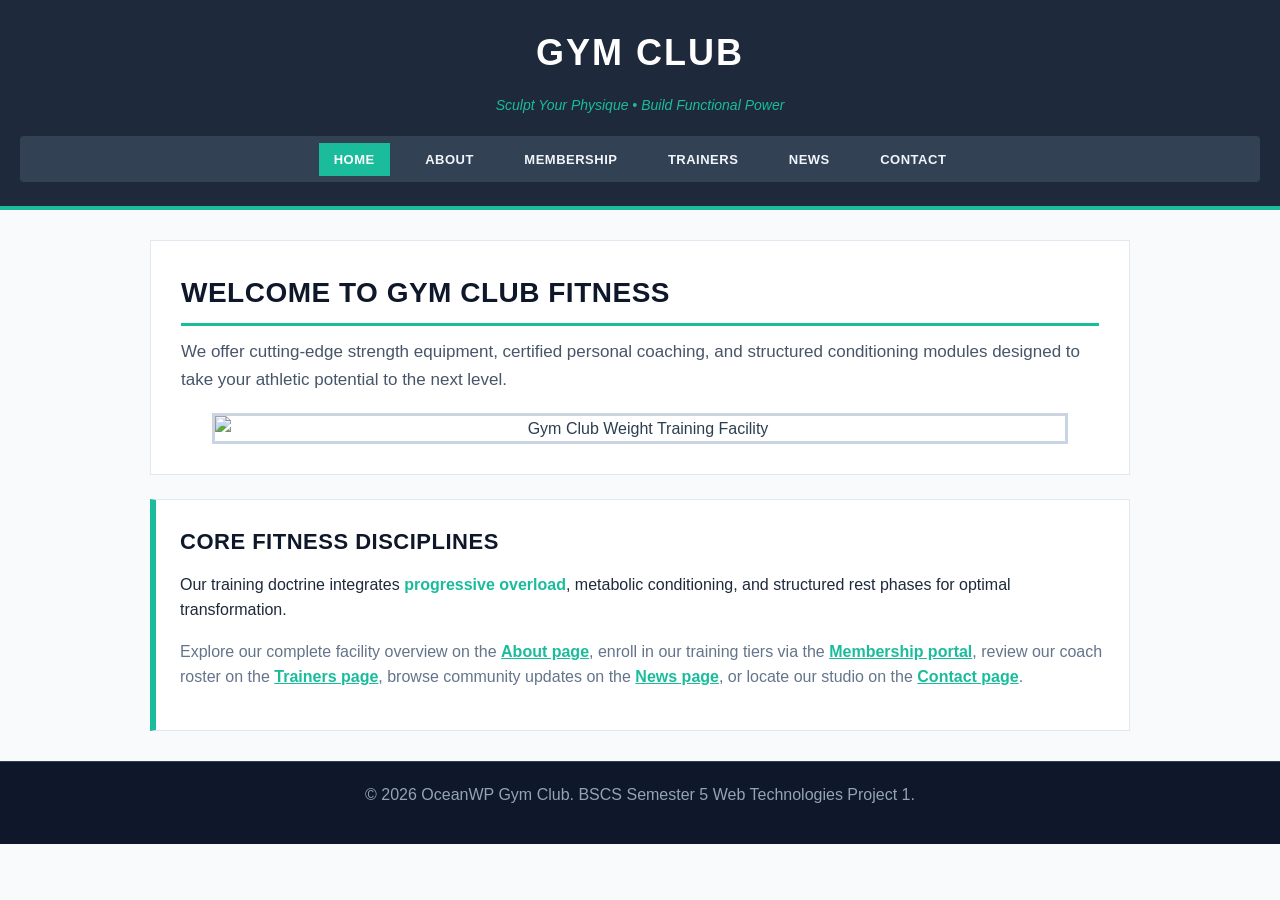
==== commit e60c87dc: "earsed the comit histroy. now i have retrived the code and now will start from here. phase 1 is done" ====
--- a/index.html
+++ b/index.html
@@ -1,264 +1,67 @@
 <!DOCTYPE html>
 <html lang="en">
+
 <head>
-    <meta charset="UTF-8">
-    <meta name="viewport" content="width=device-width, initial-scale=1.0">
-    <title>Ehtesham Arshad | CS Student & Developer Portfolio</title>
-    <link rel="stylesheet" href="style.css">
-    <link rel="preconnect" href="https://fonts.googleapis.com">
-    <link rel="preconnect" href="https://fonts.gstatic.com" crossorigin>
-    <link href="https://fonts.googleapis.com/css2?family=Fira+Code:wght@400;500;600&family=Inter:wght@300;400;600;700;800&display=swap" rel="stylesheet">
+  <meta charset="UTF-8">
+  <meta name="viewport" content="width=device-width, initial-scale=1.0">
+  <title>OceanWP Gym Club | Home</title>
+  <link rel="stylesheet" href="home.css">
+  
+    
 </head>
+
 <body>
-    <!-- Navigation -->
-    <header class="navbar">
-        <div class="container nav-container">
-            <a href="#home" class="logo">&lt;Ehtesham<span>.dev</span>/&gt;</a>
-            <nav>
-                <ul class="nav-links" id="navLinks">
-                    <li><a href="#home">Home</a></li>
-                    <li><a href="#about">About</a></li>
-                    <li><a href="#skills">Skills</a></li>
-                    <li><a href="#projects">Projects</a></li>
-                    <li><a href="#contact">Contact</a></li>
-                </ul>
-            </nav>
-            <button class="menu-toggle" id="menuToggle" aria-label="Toggle Menu">&#9776;</button>
-        </div>
-    </header>
 
-    <!-- Hero Section -->
-    <section id="home" class="hero">
-        <div class="container hero-grid">
-            <div class="hero-text">
-                <div class="badge">BSCS @ University of Central Punjab</div>
-                <h1>Hi, I'm <span class="gradient-text">Ehtesham Arshad</span></h1>
-                <p class="subtitle">Software Developer & Cybersecurity Enthusiast. Building clean web applications, secure systems, and AI-driven solutions.</p>
-                <div class="hero-btns">
-                    <a href="#projects" class="btn btn-primary">View Projects</a>
-                    <a href="https://github.com/ehtesham804" target="_blank" class="btn btn-outline">GitHub Profile</a>
-                </div>
-            </div>
+  <header id="main-header">
+    <div class="brand-bar">
+      <h1 class="club-title">GYM CLUB</h1>
+      <p class="club-motto">Sculpt Your Physique &bull; Build Functional Power</p>
+    </div>
+    <nav class="site-nav">
+      <ul>
+        <li><a href="index.html" class="active-nav">HOME</a></li>
+        <li><a href="about.html">ABOUT</a></li>
+        <li><a href="membership.html">MEMBERSHIP</a></li>
+        <li><a href="trainers.html">TRAINERS</a></li>
+        <li><a href="news.html">NEWS</a></li>
+        <li><a href="contact.html">CONTACT</a></li>
+      </ul>
+    </nav>
+  </header>
 
-            <!-- Interactive Ubuntu Terminal -->
-            <div class="terminal-window">
-                <div class="terminal-header">
-                    <div class="terminal-buttons">
-                        <span class="dot red"></span>
-                        <span class="dot yellow"></span>
-                        <span class="dot green"></span>
-                    </div>
-                    <div class="terminal-title">ehtesham@ucp-lahore: ~</div>
-                </div>
-                <div class="terminal-body" id="terminalBody">
-                    <div class="terminal-output" id="terminalOutput">
-                        <p class="sys-msg">Welcome to Ehtesham OS v5.0 (Ubuntu-Linux)</p>
-                        <p class="sys-msg">Type <span class="cmd-highlight">help</span> and press Enter to see available commands.</p>
-                    </div>
-                    <div class="terminal-input-line">
-                        <span class="prompt">ehtesham@ucp-lahore:~$</span>
-                        <input type="text" id="terminalInput" placeholder="type 'help', 'skills', 'projects'..." autocomplete="off" autofocus>
-                    </div>
-                </div>
-            </div>
-        </div>
+  <main id="content-wrapper">
+    <section class="hero-showcase">
+      <h2 class="hero-heading">Welcome to Gym Club Fitness</h2>
+      <p class="hero-subtitle">
+        We offer cutting-edge strength equipment, certified personal coaching, and structured conditioning modules
+        designed to take your athletic potential to the next level.
+      </p>
+      <div class="hero-image-wrapper">
+        <img src="https://images.unsplash.com/photo-1534438327276-14e5300c3a48?w=900&q=80"
+          alt="Gym Club Weight Training Facility" class="banner-image">
+      </div>
     </section>
 
-    <!-- About & Academic Section -->
-    <section id="about" class="section">
-        <div class="container">
-            <h2 class="section-title">About <span>Me</span></h2>
-            <div class="about-grid">
-                <div class="about-card">
-                    <h3>Academic Profile</h3>
-                    <p>I am currently in my 5th semester pursuing a <strong>Bachelor of Science in Computer Science (BSCS)</strong> at the <strong>University of Central Punjab (UCP), Lahore</strong> (Roll No: L1F24BSCS0105).</p>
-                    <p>My focus spans full-stack web technologies, low-level systems programming on Ubuntu Linux, Artificial Intelligence, and Information Security.</p>
-                    <div class="info-list">
-                        <div><strong>Location:</strong> Lahore, Pakistan</div>
-                        <div><strong>University:</strong> University of Central Punjab (UCP)</div>
-                        <div><strong>GitHub:</strong> github.com/ehtesham804</div>
-                    </div>
-                </div>
-                <div class="about-card">
-                    <h3>Current Semester Coursework</h3>
-                    <ul class="course-list">
-                        <li><span>Web Technologies</span> <small>HTML5, CSS3, JS (VS Code)</small></li>
-                        <li><span>Artificial Intelligence</span> <small>Python (Jupyter Notebook)</small></li>
-                        <li><span>Operating Systems</span> <small>C Language (Ubuntu Linux)</small></li>
-                        <li><span>Information Security</span> <small>C++ (Visual Studio)</small></li>
-                        <li><span>Cybersecurity</span> <small>Network & System Defense</small></li>
-                    </ul>
-                </div>
-            </div>
-        </div>
+    <section class="pillars-section">
+      <h3 class="section-title">Core Fitness Disciplines</h3>
+      <p class="highlight-text">
+        Our training doctrine integrates <span class="accent-bold">progressive overload</span>, metabolic conditioning,
+        and structured rest phases for optimal transformation.
+      </p>
+      <p class="body-description">
+        Explore our complete facility overview on the <a href="about.html" class="inline-anchor">About page</a>, enroll
+        in our training tiers via the <a href="membership.html" class="inline-anchor">Membership portal</a>, review our
+        coach roster on the <a href="trainers.html" class="inline-anchor">Trainers page</a>, browse community updates on
+        the <a href="news.html" class="inline-anchor">News page</a>, or locate our studio on the <a href="contact.html"
+          class="inline-anchor">Contact page</a>.
+      </p>
     </section>
+  </main>
 
-    <!-- Skills Section -->
-    <section id="skills" class="section bg-alt">
-        <div class="container">
-            <h2 class="section-title">Technical <span>Arsenal</span></h2>
-            <div class="skills-grid">
-                <div class="skill-category">
-                    <h3>Languages</h3>
-                    <div class="skill-tags">
-                        <span class="tag">C++</span>
-                        <span class="tag">Python</span>
-                        <span class="tag">JavaScript (ES6+)</span>
-                        <span class="tag">C (POSIX/Linux)</span>
-                        <span class="tag">8086 Assembly</span>
-                        <span class="tag">SQL</span>
-                    </div>
-                </div>
-                <div class="skill-category">
-                    <h3>Web Technologies</h3>
-                    <div class="skill-tags">
-                        <span class="tag">HTML5</span>
-                        <span class="tag">CSS3 / Flexbox / Grid</span>
-                        <span class="tag">Node.js</span>
-                        <span class="tag">Express.js</span>
-                        <span class="tag">Responsive UI</span>
-                    </div>
-                </div>
-                <div class="skill-category">
-                    <h3>Tools & Platforms</h3>
-                    <div class="skill-tags">
-                        <span class="tag">Git & GitHub</span>
-                        <span class="tag">VS Code</span>
-                        <span class="tag">Ubuntu Linux</span>
-                        <span class="tag">Visual Studio</span>
-                        <span class="tag">Jupyter Notebook</span>
-                        <span class="tag">emu8086</span>
-                    </div>
-                </div>
-            </div>
-        </div>
-    </section>
+  <footer id="main-footer">
+    <p>&copy; 2026 OceanWP Gym Club. BSCS Semester 5 Web Technologies Project 1.</p>
+  </footer>
 
-    <!-- Projects Section -->
-    <section id="projects" class="section">
-        <div class="container">
-            <div class="projects-header">
-                <h2 class="section-title">Featured <span>Projects</span></h2>
-                <div class="filter-btns">
-                    <button class="filter-btn active" data-filter="all">All</button>
-                    <button class="filter-btn" data-filter="web">Web & AI</button>
-                    <button class="filter-btn" data-filter="systems">Systems & Security</button>
-                </div>
-            </div>
+</body>
 
-            <div class="projects-grid" id="projectsGrid">
-                <!-- Project 1 -->
-                <div class="project-card" data-category="web">
-                    <div class="project-tag">FYP / AI & Web</div>
-                    <h3>NextGen Freelance</h3>
-                    <p>An AI-driven skill certification and freelance marketplace system featuring automated evaluation, SRS architecture, ERD relational schemas, and secure workflows.</p>
-                    <div class="project-tech">
-                        <span>AI Verification</span>
-                        <span>Web App</span>
-                        <span>Database Design</span>
-                    </div>
-                    <div class="project-links">
-                        <button class="btn-text" onclick="openModal('NextGen Freelance', 'Collaboratively engineered as a comprehensive Final Year Project. Features full SRS documentation, UML/DFD modeling, relational database architecture, and AI-assisted freelancer verification.')">Architecture Details &rarr;</button>
-                    </div>
-                </div>
-
-                <!-- Project 2 -->
-                <div class="project-card" data-category="systems">
-                    <div class="project-tag">Cybersecurity / C++</div>
-                    <h3>Attack & Defense Simulator</h3>
-                    <p>A command-line cybersecurity simulation built in C++ on Visual Studio demonstrating real-time intrusion scenarios, encryption protocols, and automated defensive countermeasures.</p>
-                    <div class="project-tech">
-                        <span>C++</span>
-                        <span>Information Security</span>
-                        <span>OOP</span>
-                    </div>
-                    <div class="project-links">
-                        <button class="btn-text" onclick="openModal('Cybersecurity Attack & Defense Simulator', 'Developed in C++ using Object-Oriented Programming principles. Simulates brute-force attempts, packet filtering, and cryptographic defense layers for Information Security coursework.')">Architecture Details &rarr;</button>
-                    </div>
-                </div>
-
-                <!-- Project 3 -->
-                <div class="project-card" data-category="systems">
-                    <div class="project-tag">Low-Level / Hardware</div>
-                    <h3>8086 Assembly System Utility</h3>
-                    <p>Low-level microprocessor project engineered in emu8086 using register-level operations, interrupts, and memory addressing for direct hardware simulation.</p>
-                    <div class="project-tech">
-                        <span>8086 Assembly</span>
-                        <span>emu8086</span>
-                        <span>COAL</span>
-                    </div>
-                    <div class="project-links">
-                        <button class="btn-text" onclick="openModal('8086 Assembly Project', 'Built for Computer Organization and Assembly Language (COAL). Utilizes INT 21h/10h interrupts, custom memory routines, and low-level arithmetic logic.')">Architecture Details &rarr;</button>
-                    </div>
-                </div>
-
-                <!-- Project 4 -->
-                <div class="project-card" data-category="web">
-                    <div class="project-tag">Web Technologies</div>
-                    <h3>Developer Portfolio & GitHub Hub</h3>
-                    <p>Responsive web portfolio and coursework repositories hosted on GitHub, featuring interactive terminal emulation, clean CSS Grid layouts, and modular vanilla JavaScript.</p>
-                    <div class="project-tech">
-                        <span>HTML5</span>
-                        <span>CSS3</span>
-                        <span>JavaScript</span>
-                    </div>
-                    <div class="project-links">
-                        <a href="https://github.com/ehtesham804" target="_blank" class="btn-text">GitHub Repo &rarr;</a>
-                    </div>
-                </div>
-            </div>
-        </div>
-    </section>
-
-    <!-- Contact Section -->
-    <section id="contact" class="section bg-alt">
-        <div class="container">
-            <h2 class="section-title">Get In <span>Touch</span></h2>
-            <div class="contact-wrapper">
-                <div class="contact-info">
-                    <h3>Let's Connect</h3>
-                    <p>Whether it's a web development project, cybersecurity discussion, or software engineering collaboration, feel free to drop a message.</p>
-                    <div class="social-links">
-                        <a href="https://github.com/ehtesham804" target="_blank" class="social-pill">GitHub: @ehtesham804</a>
-                        <a href="#projects" class="social-pill">Explore Coursework &amp; Projects</a>
-                    </div>
-                </div>
-                <form class="contact-form" id="contactForm">
-                    <div class="form-group">
-                        <label for="name">Your Name</label>
-                        <input type="text" id="name" required placeholder="Enter your name">
-                    </div>
-                    <div class="form-group">
-                        <label for="email">Your Email</label>
-                        <input type="email" id="email" required placeholder="Enter your email">
-                    </div>
-                    <div class="form-group">
-                        <label for="message">Message</label>
-                        <textarea id="message" rows="4" required placeholder="Write your message here..."></textarea>
-                    </div>
-                    <button type="submit" class="btn btn-primary">Send Message</button>
-                    <p class="form-status" id="formStatus"></p>
-                </form>
-            </div>
-        </div>
-    </section>
-
-    <!-- Project Details Modal -->
-    <div class="modal-overlay" id="projectModal">
-        <div class="modal-box">
-            <h3 id="modalTitle">Project Title</h3>
-            <p id="modalDesc">Project description goes here.</p>
-            <button class="btn btn-primary" onclick="closeModal()">Close</button>
-        </div>
-    </div>
-
-    <!-- Footer -->
-    <footer class="footer">
-        <div class="container footer-content">
-            <p>&copy; 2026 Ehtesham Arshad (L1F24BSCS0105) | University of Central Punjab, Lahore.</p>
-        </div>
-    </footer>
-
-    <script src="script.js"></script>
-</body>
-</html>
+</html>
--- a/home.css
+++ b/home.css
@@ -0,0 +1,172 @@
+/* Element Selectors & Global Typography */
+    body {
+      font-family: -apple-system, BlinkMacSystemFont, "Segoe UI", Roboto, "Helvetica Neue", Arial, sans-serif;
+      line-height: 1.6;
+      color: #2c3e50;
+      background-color: #f8fafc;
+      margin: 0;
+      padding: 0;
+    }
+
+    h1,
+    h2,
+    h3 {
+      font-family: Arial, Helvetica, sans-serif;
+      letter-spacing: 0.5px;
+      margin: 0 0 12px 0;
+    }
+
+    p {
+      margin: 0 0 16px 0;
+      font-size: 16px;
+    }
+
+    a {
+      text-decoration: none;
+      color: #1abc9c;
+    }
+
+    /* ID Selectors */
+    #main-header {
+      background-color: #1e293b;
+      color: #ffffff;
+      border-bottom: 4px solid #1abc9c;
+      padding: 24px 20px;
+      text-align: center;
+    }
+
+    #content-wrapper {
+      max-width: 980px;
+      margin: 30px auto;
+      padding: 0 20px;
+    }
+
+    #main-footer {
+      background-color: #0f172a;
+      color: #94a3b8;
+      text-align: center;
+      padding: 20px 0;
+      font-size: 14px;
+      border-top: 1px solid #334155;
+    }
+
+    /* Class Selectors */
+    .club-title {
+      font-size: 36px;
+      font-weight: 800;
+      letter-spacing: 2px;
+      color: #ffffff;
+    }
+
+    .club-motto {
+      font-style: italic;
+      font-size: 14px;
+      color: #1abc9c;
+      margin-top: 4px;
+    }
+
+    /* Home Navbar: Clean OceanWP Teal Accent */
+    .site-nav {
+      margin-top: 20px;
+      background-color: #334155;
+      padding: 10px 0;
+      border-radius: 4px;
+    }
+
+    .site-nav ul {
+      list-style-type: none;
+      margin: 0;
+      padding: 0;
+    }
+
+    .site-nav li {
+      display: inline-block;
+      margin: 0 8px;
+    }
+
+    .site-nav a {
+      color: #f1f5f9;
+      font-weight: 700;
+      font-size: 13px;
+      letter-spacing: 0.5px;
+      padding: 8px 14px;
+      border: 1px solid transparent;
+    }
+
+    .site-nav a:hover,
+    .site-nav a.active-nav {
+      border: 1px solid #1abc9c;
+      background-color: #1abc9c;
+      color: #ffffff;
+    }
+
+    /* Content Sections */
+    .hero-showcase {
+      background-color: #ffffff;
+      border: 1px solid #e2e8f0;
+      padding: 30px;
+      margin-bottom: 24px;
+    }
+
+    .hero-heading {
+      font-size: 28px;
+      color: #0f172a;
+      border-bottom: 3px solid #1abc9c;
+      padding-bottom: 8px;
+      text-transform: uppercase;
+    }
+
+    .hero-subtitle {
+      font-size: 17px;
+      color: #475569;
+    }
+
+    .hero-image-wrapper {
+      margin-top: 20px;
+      text-align: center;
+    }
+
+    .banner-image {
+      width: 100%;
+      max-width: 850px;
+      height: auto;
+      border: 3px solid #cbd5e1;
+      display: block;
+      margin: 0 auto;
+    }
+
+    .pillars-section {
+      background-color: #ffffff;
+      border-left: 6px solid #1abc9c;
+      padding: 24px;
+      border-top: 1px solid #e2e8f0;
+      border-right: 1px solid #e2e8f0;
+      border-bottom: 1px solid #e2e8f0;
+    }
+
+    .section-title {
+      font-size: 22px;
+      color: #0f172a;
+      text-transform: uppercase;
+    }
+
+    .highlight-text {
+      font-size: 16px;
+      color: #1e293b;
+    }
+
+    .accent-bold {
+      font-weight: bold;
+      color: #1abc9c;
+    }
+
+    .body-description {
+      color: #64748b;
+    }
+
+    .inline-anchor {
+      color: #1abc9c;
+      text-decoration: underline;
+      font-weight: 700;
+    }
+  
